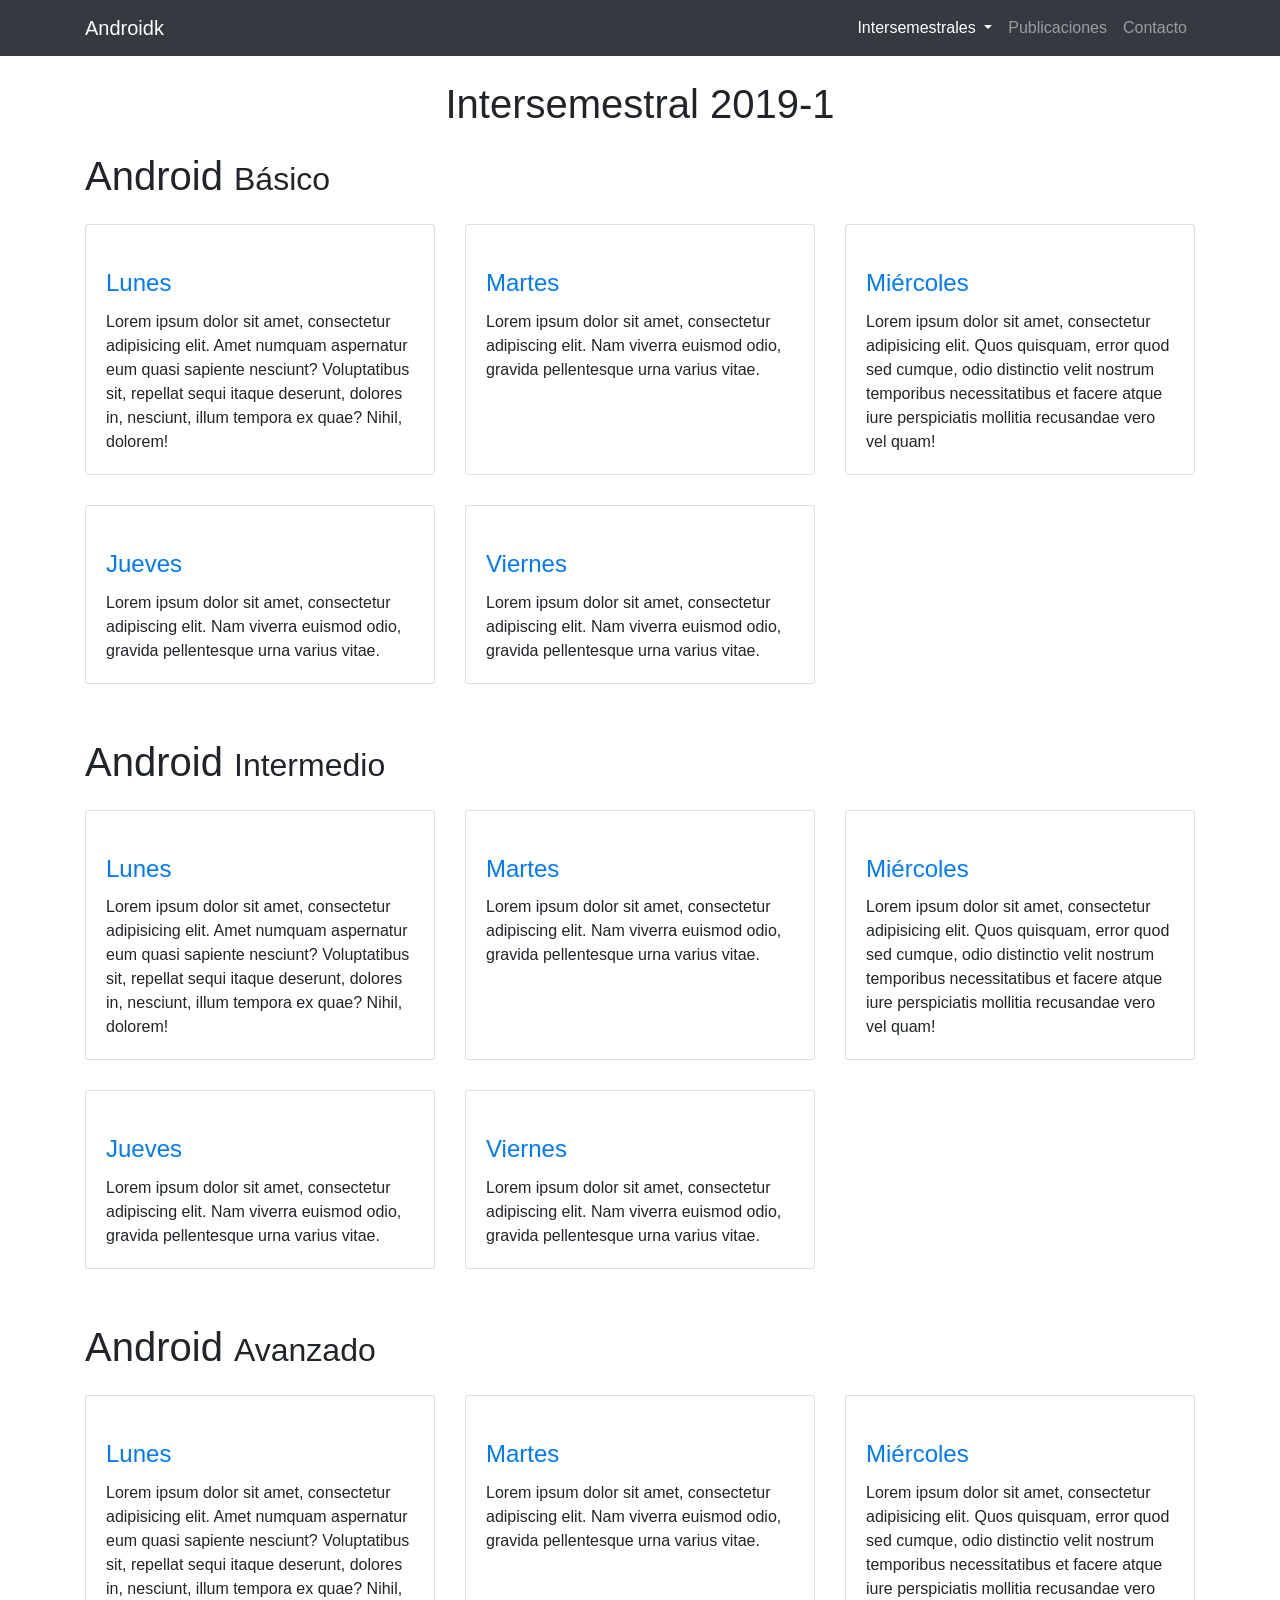
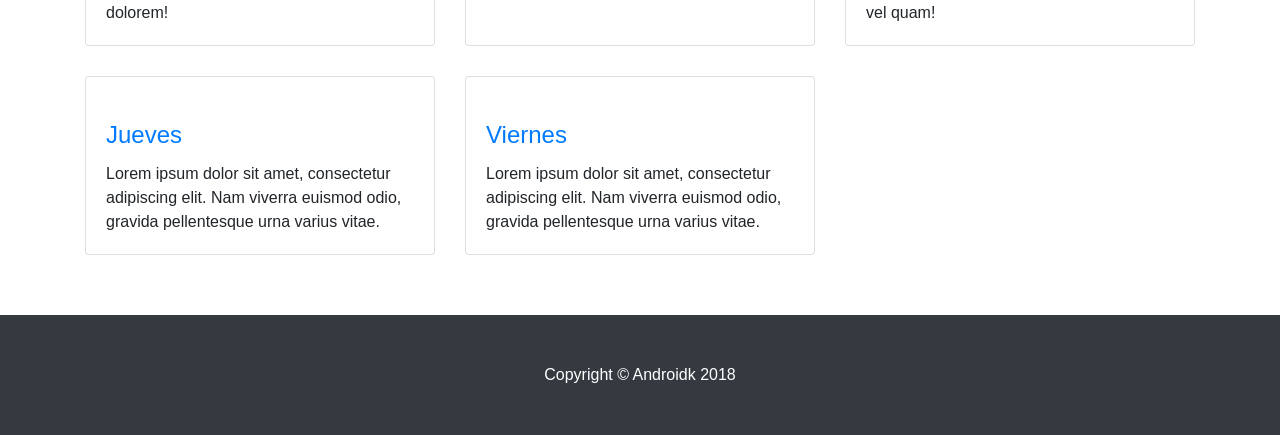
==== inter20191.html @ 9f666eb2 "vistas de index, inter y dia" ====
<!DOCTYPE html>
<html lang="en">

  <head>

    <meta charset="utf-8">
    <meta name="viewport" content="width=device-width, initial-scale=1, shrink-to-fit=no">
    <meta name="description" content="">
    <meta name="author" content="">
    <link rel="icon" href="img/logo/androidk.ico">
    <title>Curso de android</title>

    <!-- Bootstrap core CSS -->
    <link href="vendor/bootstrap/css/bootstrap.min.css" rel="stylesheet">

    <!-- Custom styles for this template -->
    <link href="css/androidk.css" rel="stylesheet">

  </head>

  <body>

    <!-- Navigation -->
    <nav class="navbar navbar-expand-lg navbar-dark bg-dark fixed-top">
      <div class="container">
        <a class="navbar-brand" href="index.html">Androidk</a>
        <button class="navbar-toggler" type="button" data-toggle="collapse" data-target="#navbarResponsive" aria-controls="navbarResponsive" aria-expanded="false" aria-label="Toggle navigation">
          <span class="navbar-toggler-icon"></span>
        </button>
        <div class="collapse navbar-collapse" id="navbarResponsive">
          <ul class="navbar-nav ml-auto">
            <li class="nav-item dropdown active">
                    <a class="nav-link dropdown-toggle" href="#" id="navbarDropdown" role="button" data-toggle="dropdown" aria-haspopup="true" aria-expanded="false">
                      Intersemestrales<span class="sr-only">(current)</span>
                    </a>
                    <div class="dropdown-menu" aria-labelledby="navbarDropdown">
                      <a class="dropdown-item" href="inter20191.html">2019-1</a>
                      <!--div class="dropdown-divider"></div-->
                    </div>
                  </li>
            <li class="nav-item">
              <a class="nav-link" href="#">Publicaciones</a>
            </li>
            <li class="nav-item">
              <a class="nav-link" href="#">Contacto</a>
            </li>
          </ul>
        </div>
      </div>
    </nav>

    <!-- Page Content -->
    <div class="container">

      <h1 class="my-4 text-center">Intersemestral 2019-1</h1>

      <!-- Page Heading -->
      <h1 class="my-4">Android
        <small>Básico</small>
      </h1>

      <div class="row">
        <div class="col-lg-4 col-sm-6 portfolio-item">
          <div class="card h-100">
            <a href="template_dia.html"><img class="card-img-top" src="http://placehold.it/700x400" alt=""></a>
            <div class="card-body">
              <h4 class="card-title">
                <a href="template_dia.html">Lunes</a>
              </h4>
              <p class="card-text">Lorem ipsum dolor sit amet, consectetur adipisicing elit. Amet numquam aspernatur eum quasi sapiente nesciunt? Voluptatibus sit, repellat sequi itaque deserunt, dolores in, nesciunt, illum tempora ex quae? Nihil, dolorem!</p>
            </div>
          </div>
        </div>
        <div class="col-lg-4 col-sm-6 portfolio-item">
          <div class="card h-100">
            <a href="#"><img class="card-img-top" src="http://placehold.it/700x400" alt=""></a>
            <div class="card-body">
              <h4 class="card-title">
                <a href="#">Martes</a>
              </h4>
              <p class="card-text">Lorem ipsum dolor sit amet, consectetur adipiscing elit. Nam viverra euismod odio, gravida pellentesque urna varius vitae.</p>
            </div>
          </div>
        </div>
        <div class="col-lg-4 col-sm-6 portfolio-item">
          <div class="card h-100">
            <a href="#"><img class="card-img-top" src="http://placehold.it/700x400" alt=""></a>
            <div class="card-body">
              <h4 class="card-title">
                <a href="#">Miércoles</a>
              </h4>
              <p class="card-text">Lorem ipsum dolor sit amet, consectetur adipisicing elit. Quos quisquam, error quod sed cumque, odio distinctio velit nostrum temporibus necessitatibus et facere atque iure perspiciatis mollitia recusandae vero vel quam!</p>
            </div>
          </div>
        </div>
        <div class="col-lg-4 col-sm-6 portfolio-item">
          <div class="card h-100">
            <a href="#"><img class="card-img-top" src="http://placehold.it/700x400" alt=""></a>
            <div class="card-body">
              <h4 class="card-title">
                <a href="#">Jueves</a>
              </h4>
              <p class="card-text">Lorem ipsum dolor sit amet, consectetur adipiscing elit. Nam viverra euismod odio, gravida pellentesque urna varius vitae.</p>
            </div>
          </div>
        </div>
        <div class="col-lg-4 col-sm-6 portfolio-item">
          <div class="card h-100">
            <a href="#"><img class="card-img-top" src="http://placehold.it/700x400" alt=""></a>
            <div class="card-body">
              <h4 class="card-title">
                <a href="#">Viernes</a>
              </h4>
              <p class="card-text">Lorem ipsum dolor sit amet, consectetur adipiscing elit. Nam viverra euismod odio, gravida pellentesque urna varius vitae.</p>
            </div>
          </div>
        </div>
      </div>
      <!-- /.row -->

      <!-- Page Heading -->
      <h1 class="my-4">Android
        <small>Intermedio</small>
      </h1>

      <div class="row">
        <div class="col-lg-4 col-sm-6 portfolio-item">
          <div class="card h-100">
            <a href="#"><img class="card-img-top" src="http://placehold.it/700x400" alt=""></a>
            <div class="card-body">
              <h4 class="card-title">
                <a href="#">Lunes</a>
              </h4>
              <p class="card-text">Lorem ipsum dolor sit amet, consectetur adipisicing elit. Amet numquam aspernatur eum quasi sapiente nesciunt? Voluptatibus sit, repellat sequi itaque deserunt, dolores in, nesciunt, illum tempora ex quae? Nihil, dolorem!</p>
            </div>
          </div>
        </div>
        <div class="col-lg-4 col-sm-6 portfolio-item">
          <div class="card h-100">
            <a href="#"><img class="card-img-top" src="http://placehold.it/700x400" alt=""></a>
            <div class="card-body">
              <h4 class="card-title">
                <a href="#">Martes</a>
              </h4>
              <p class="card-text">Lorem ipsum dolor sit amet, consectetur adipiscing elit. Nam viverra euismod odio, gravida pellentesque urna varius vitae.</p>
            </div>
          </div>
        </div>
        <div class="col-lg-4 col-sm-6 portfolio-item">
          <div class="card h-100">
            <a href="#"><img class="card-img-top" src="http://placehold.it/700x400" alt=""></a>
            <div class="card-body">
              <h4 class="card-title">
                <a href="#">Miércoles</a>
              </h4>
              <p class="card-text">Lorem ipsum dolor sit amet, consectetur adipisicing elit. Quos quisquam, error quod sed cumque, odio distinctio velit nostrum temporibus necessitatibus et facere atque iure perspiciatis mollitia recusandae vero vel quam!</p>
            </div>
          </div>
        </div>
        <div class="col-lg-4 col-sm-6 portfolio-item">
          <div class="card h-100">
            <a href="#"><img class="card-img-top" src="http://placehold.it/700x400" alt=""></a>
            <div class="card-body">
              <h4 class="card-title">
                <a href="#">Jueves</a>
              </h4>
              <p class="card-text">Lorem ipsum dolor sit amet, consectetur adipiscing elit. Nam viverra euismod odio, gravida pellentesque urna varius vitae.</p>
            </div>
          </div>
        </div>
        <div class="col-lg-4 col-sm-6 portfolio-item">
          <div class="card h-100">
            <a href="#"><img class="card-img-top" src="http://placehold.it/700x400" alt=""></a>
            <div class="card-body">
              <h4 class="card-title">
                <a href="#">Viernes</a>
              </h4>
              <p class="card-text">Lorem ipsum dolor sit amet, consectetur adipiscing elit. Nam viverra euismod odio, gravida pellentesque urna varius vitae.</p>
            </div>
          </div>
        </div>
      </div>
      <!-- /.row -->

      <!-- Page Heading -->
      <h1 class="my-4">Android
        <small>Avanzado</small>
      </h1>

      <div class="row">
        <div class="col-lg-4 col-sm-6 portfolio-item">
          <div class="card h-100">
            <a href="#"><img class="card-img-top" src="http://placehold.it/700x400" alt=""></a>
            <div class="card-body">
              <h4 class="card-title">
                <a href="#">Lunes</a>
              </h4>
              <p class="card-text">Lorem ipsum dolor sit amet, consectetur adipisicing elit. Amet numquam aspernatur eum quasi sapiente nesciunt? Voluptatibus sit, repellat sequi itaque deserunt, dolores in, nesciunt, illum tempora ex quae? Nihil, dolorem!</p>
            </div>
          </div>
        </div>
        <div class="col-lg-4 col-sm-6 portfolio-item">
          <div class="card h-100">
            <a href="#"><img class="card-img-top" src="http://placehold.it/700x400" alt=""></a>
            <div class="card-body">
              <h4 class="card-title">
                <a href="#">Martes</a>
              </h4>
              <p class="card-text">Lorem ipsum dolor sit amet, consectetur adipiscing elit. Nam viverra euismod odio, gravida pellentesque urna varius vitae.</p>
            </div>
          </div>
        </div>
        <div class="col-lg-4 col-sm-6 portfolio-item">
          <div class="card h-100">
            <a href="#"><img class="card-img-top" src="http://placehold.it/700x400" alt=""></a>
            <div class="card-body">
              <h4 class="card-title">
                <a href="#">Miércoles</a>
              </h4>
              <p class="card-text">Lorem ipsum dolor sit amet, consectetur adipisicing elit. Quos quisquam, error quod sed cumque, odio distinctio velit nostrum temporibus necessitatibus et facere atque iure perspiciatis mollitia recusandae vero vel quam!</p>
            </div>
          </div>
        </div>
        <div class="col-lg-4 col-sm-6 portfolio-item">
          <div class="card h-100">
            <a href="#"><img class="card-img-top" src="http://placehold.it/700x400" alt=""></a>
            <div class="card-body">
              <h4 class="card-title">
                <a href="#">Jueves</a>
              </h4>
              <p class="card-text">Lorem ipsum dolor sit amet, consectetur adipiscing elit. Nam viverra euismod odio, gravida pellentesque urna varius vitae.</p>
            </div>
          </div>
        </div>
        <div class="col-lg-4 col-sm-6 portfolio-item">
          <div class="card h-100">
            <a href="#"><img class="card-img-top" src="http://placehold.it/700x400" alt=""></a>
            <div class="card-body">
              <h4 class="card-title">
                <a href="#">Viernes</a>
              </h4>
              <p class="card-text">Lorem ipsum dolor sit amet, consectetur adipiscing elit. Nam viverra euismod odio, gravida pellentesque urna varius vitae.</p>
            </div>
          </div>
        </div>
      </div>
      <!-- /.row -->

    </div>
    <!-- /.container -->

    <!-- Footer -->
    <footer class="py-5 bg-dark">
      <div class="container">
        <p class="m-0 text-center text-white">Copyright &copy; Androidk 2018</p>
      </div>
      <!-- /.container -->
    </footer>

    <!-- Bootstrap core JavaScript -->
    <script src="vendor/jquery/jquery.min.js"></script>
    <script src="vendor/bootstrap/js/bootstrap.bundle.min.js"></script>

  </body>

</html>
---- css/androidk.css ----
html{
  min-height: 100%;
  position: relative;
}
body {
  padding-top: 54px;
   margin-bottom: 150px;
}

@media (min-width: 992px) {
  body {
    padding-top: 56px;
  }
}

footer {
    bottom: 0;
    width: 100%;
    position: absolute;
}

.business-header {
  height: 50vh;
  min-height: 300px;
  background: url('../img/background/internet-search-engine.jpg') center center no-repeat scroll;
  -webkit-background-size: cover;
  -moz-background-size: cover;
  background-size: cover;
  -o-background-size: cover;
}

.card {
  height: 100%;
}
.andy{
  width: 200px;
}
.nota-margin{
  margin-top: 200px;
}
.warning-version{
  color: #BDBDBD;
}

.fix-cards{
  margin-bottom: 60px;
}

.portfolio-item {
  margin-bottom: 30px;
}

.pagination {
  margin-bottom: 30px;
}
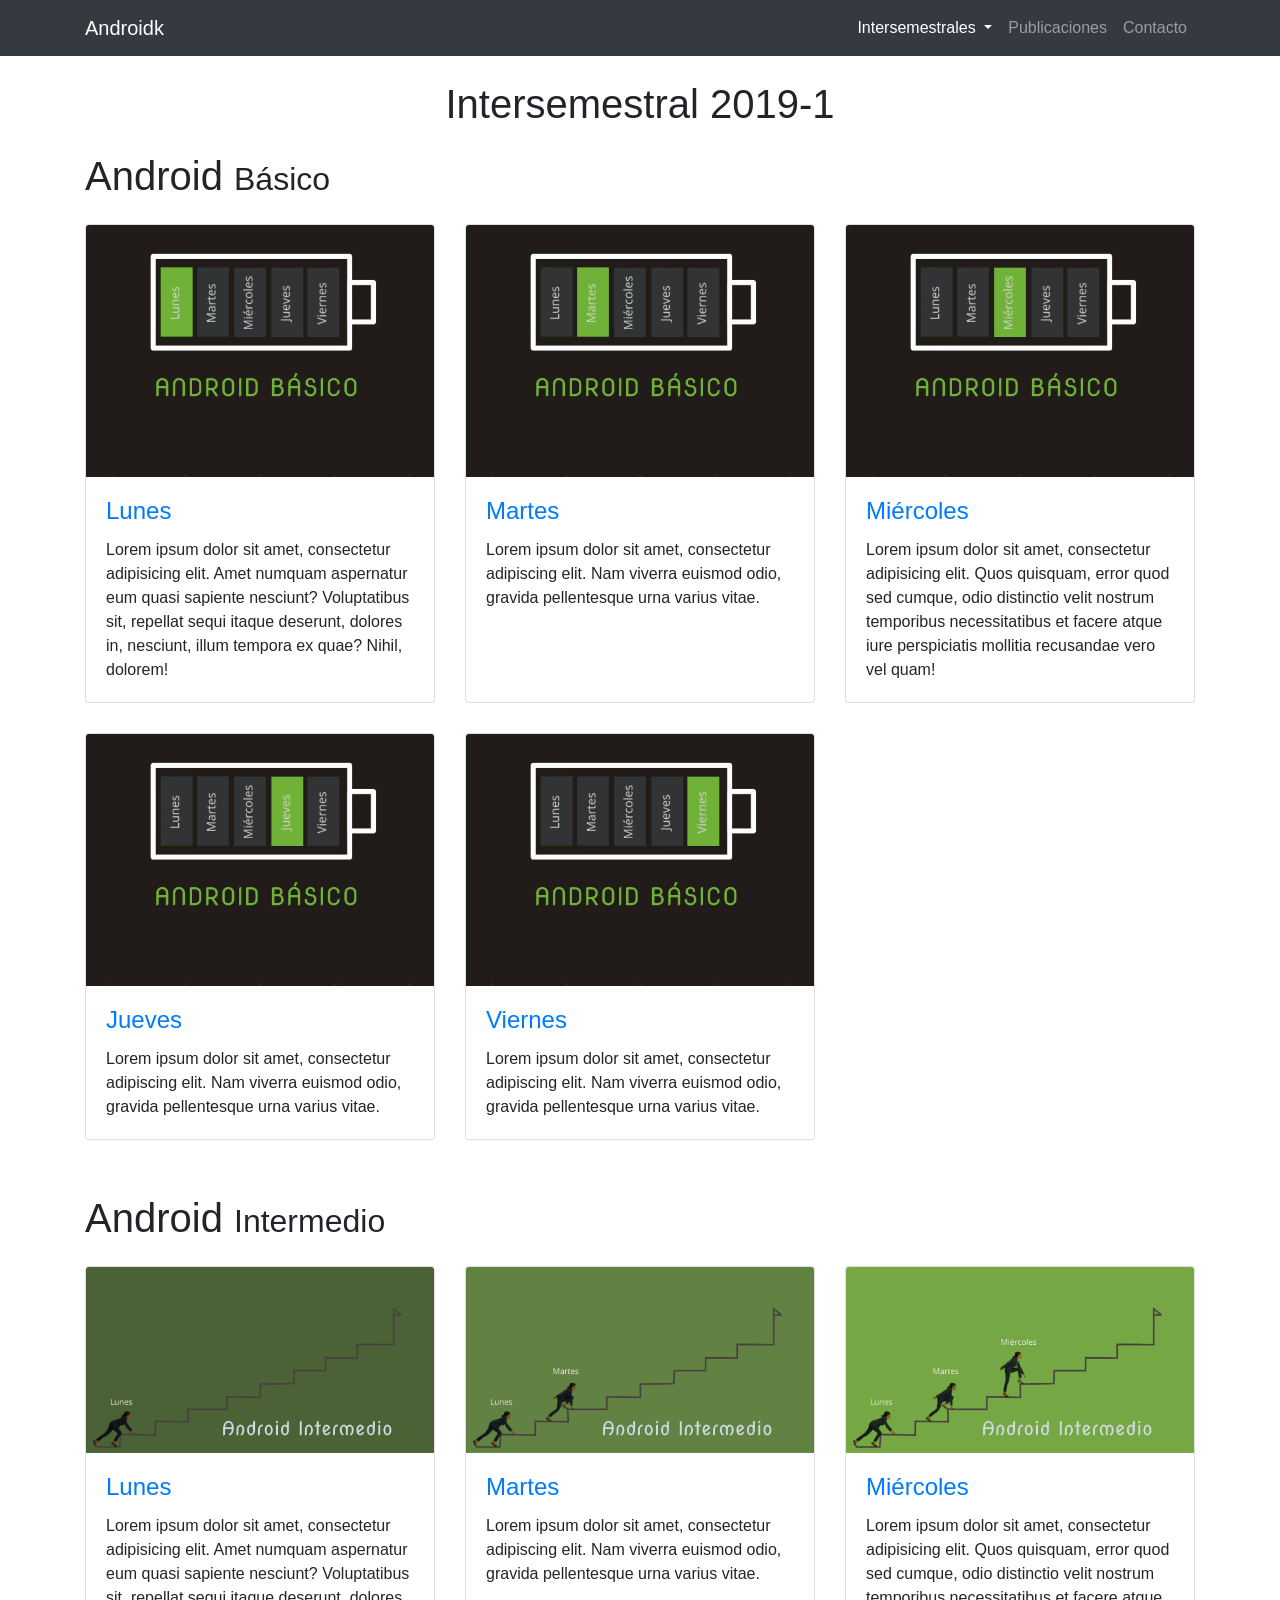
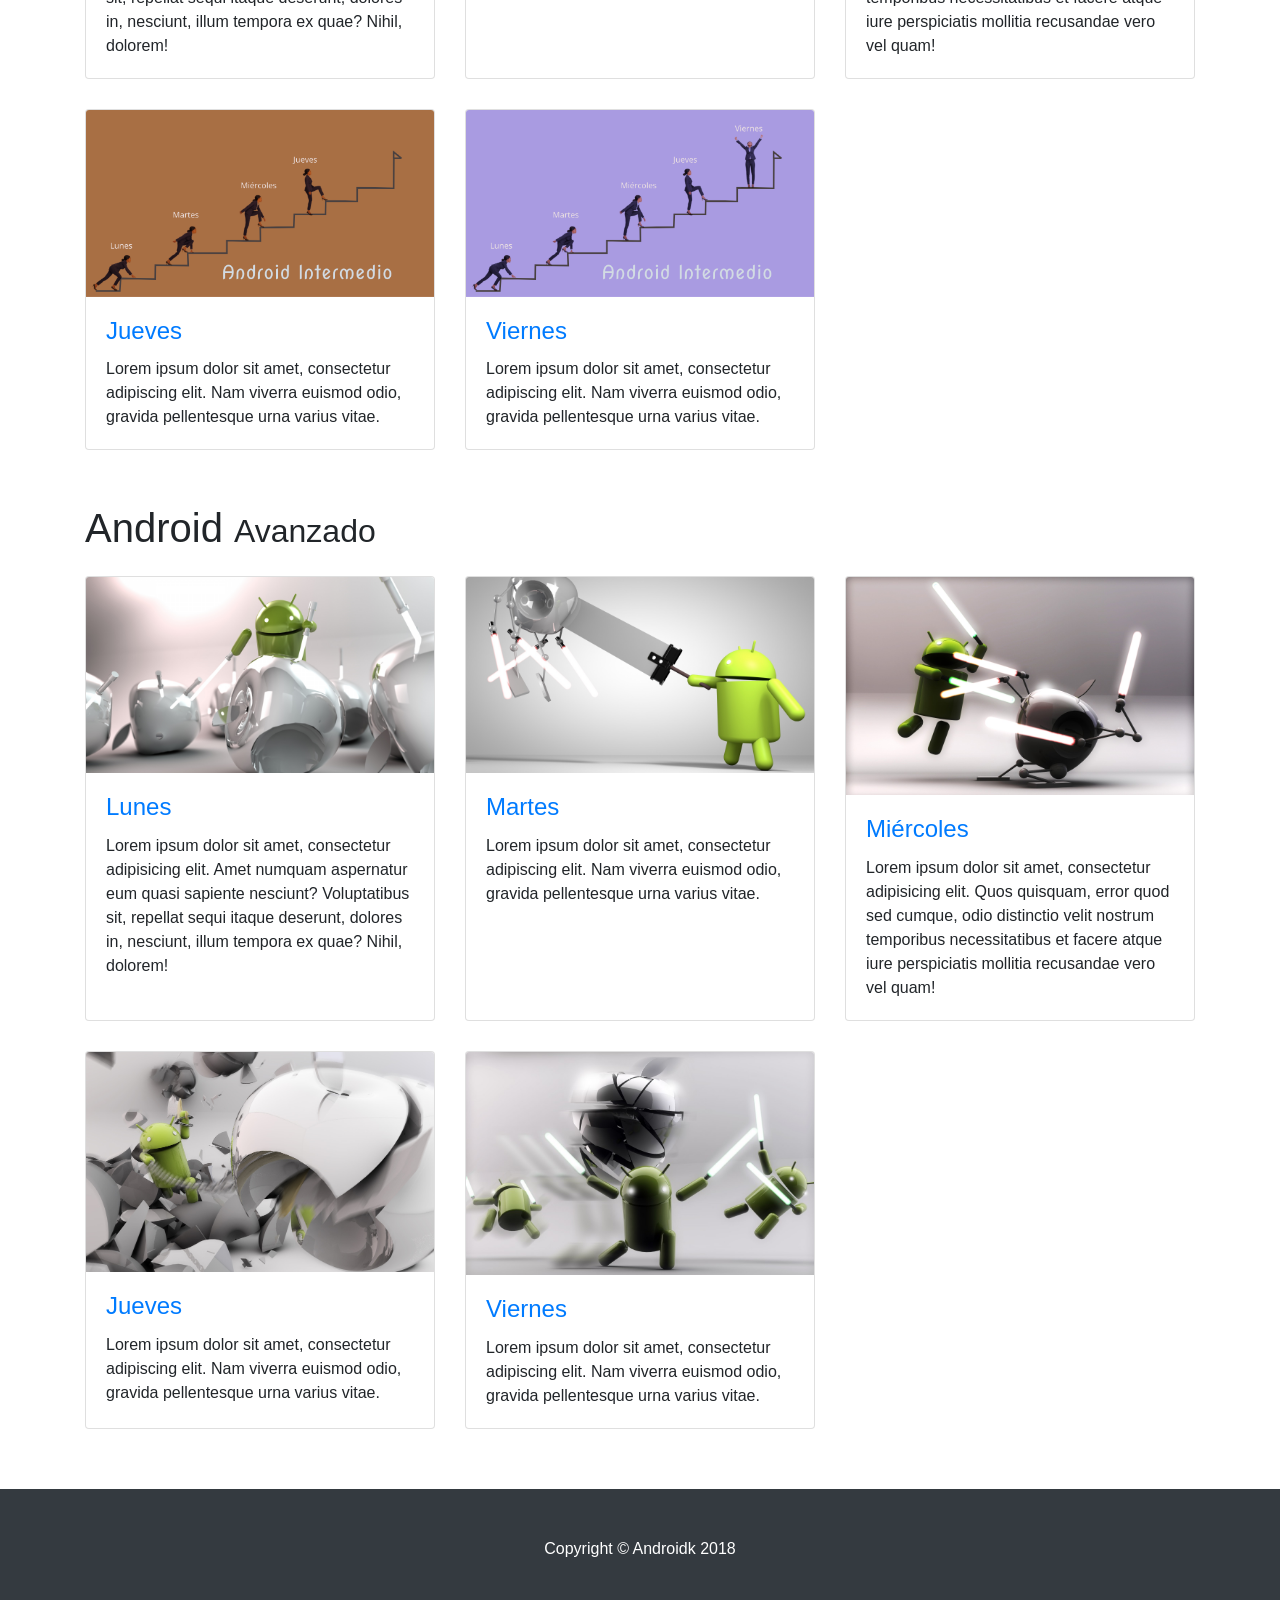
==== commit 7e060273: "week images" ====
--- a/inter20191.html
+++ b/inter20191.html
@@ -62,7 +62,7 @@
       <div class="row">
         <div class="col-lg-4 col-sm-6 portfolio-item">
           <div class="card h-100">
-            <a href="template_dia.html"><img class="card-img-top" src="http://placehold.it/700x400" alt=""></a>
+            <a href="template_dia.html"><img class="card-img-top" src="img/progress/lunes_b.png" alt=""></a>
             <div class="card-body">
               <h4 class="card-title">
                 <a href="template_dia.html">Lunes</a>
@@ -73,7 +73,7 @@
         </div>
         <div class="col-lg-4 col-sm-6 portfolio-item">
           <div class="card h-100">
-            <a href="#"><img class="card-img-top" src="http://placehold.it/700x400" alt=""></a>
+            <a href="#"><img class="card-img-top" src="img/progress/martes_b.png" alt=""></a>
             <div class="card-body">
               <h4 class="card-title">
                 <a href="#">Martes</a>
@@ -84,7 +84,7 @@
         </div>
         <div class="col-lg-4 col-sm-6 portfolio-item">
           <div class="card h-100">
-            <a href="#"><img class="card-img-top" src="http://placehold.it/700x400" alt=""></a>
+            <a href="#"><img class="card-img-top" src="img/progress/miercoles_b.png" alt=""></a>
             <div class="card-body">
               <h4 class="card-title">
                 <a href="#">Miércoles</a>
@@ -95,7 +95,7 @@
         </div>
         <div class="col-lg-4 col-sm-6 portfolio-item">
           <div class="card h-100">
-            <a href="#"><img class="card-img-top" src="http://placehold.it/700x400" alt=""></a>
+            <a href="#"><img class="card-img-top" src="img/progress/jueves_b.png" alt=""></a>
             <div class="card-body">
               <h4 class="card-title">
                 <a href="#">Jueves</a>
@@ -106,7 +106,7 @@
         </div>
         <div class="col-lg-4 col-sm-6 portfolio-item">
           <div class="card h-100">
-            <a href="#"><img class="card-img-top" src="http://placehold.it/700x400" alt=""></a>
+            <a href="#"><img class="card-img-top" src="img/progress/viernes_b.png" alt=""></a>
             <div class="card-body">
               <h4 class="card-title">
                 <a href="#">Viernes</a>
@@ -126,7 +126,7 @@
       <div class="row">
         <div class="col-lg-4 col-sm-6 portfolio-item">
           <div class="card h-100">
-            <a href="#"><img class="card-img-top" src="http://placehold.it/700x400" alt=""></a>
+            <a href="#"><img class="card-img-top" src="img/progress/lunes_i.png" alt=""></a>
             <div class="card-body">
               <h4 class="card-title">
                 <a href="#">Lunes</a>
@@ -137,7 +137,7 @@
         </div>
         <div class="col-lg-4 col-sm-6 portfolio-item">
           <div class="card h-100">
-            <a href="#"><img class="card-img-top" src="http://placehold.it/700x400" alt=""></a>
+            <a href="#"><img class="card-img-top" src="img/progress/martes_i.png" alt=""></a>
             <div class="card-body">
               <h4 class="card-title">
                 <a href="#">Martes</a>
@@ -148,7 +148,7 @@
         </div>
         <div class="col-lg-4 col-sm-6 portfolio-item">
           <div class="card h-100">
-            <a href="#"><img class="card-img-top" src="http://placehold.it/700x400" alt=""></a>
+            <a href="#"><img class="card-img-top" src="img/progress/miercoles_i.png" alt=""></a>
             <div class="card-body">
               <h4 class="card-title">
                 <a href="#">Miércoles</a>
@@ -159,7 +159,7 @@
         </div>
         <div class="col-lg-4 col-sm-6 portfolio-item">
           <div class="card h-100">
-            <a href="#"><img class="card-img-top" src="http://placehold.it/700x400" alt=""></a>
+            <a href="#"><img class="card-img-top" src="img/progress/jueves_i.png" alt=""></a>
             <div class="card-body">
               <h4 class="card-title">
                 <a href="#">Jueves</a>
@@ -170,7 +170,7 @@
         </div>
         <div class="col-lg-4 col-sm-6 portfolio-item">
           <div class="card h-100">
-            <a href="#"><img class="card-img-top" src="http://placehold.it/700x400" alt=""></a>
+            <a href="#"><img class="card-img-top" src="img/progress/viernes_i.png" alt=""></a>
             <div class="card-body">
               <h4 class="card-title">
                 <a href="#">Viernes</a>
@@ -190,7 +190,7 @@
       <div class="row">
         <div class="col-lg-4 col-sm-6 portfolio-item">
           <div class="card h-100">
-            <a href="#"><img class="card-img-top" src="http://placehold.it/700x400" alt=""></a>
+            <a href="#"><img class="card-img-top" src="img/progress/lunes_a.jpg" alt=""></a>
             <div class="card-body">
               <h4 class="card-title">
                 <a href="#">Lunes</a>
@@ -201,7 +201,7 @@
         </div>
         <div class="col-lg-4 col-sm-6 portfolio-item">
           <div class="card h-100">
-            <a href="#"><img class="card-img-top" src="http://placehold.it/700x400" alt=""></a>
+            <a href="#"><img class="card-img-top" src="img/progress/martes_a.jpg" alt=""></a>
             <div class="card-body">
               <h4 class="card-title">
                 <a href="#">Martes</a>
@@ -212,7 +212,7 @@
         </div>
         <div class="col-lg-4 col-sm-6 portfolio-item">
           <div class="card h-100">
-            <a href="#"><img class="card-img-top" src="http://placehold.it/700x400" alt=""></a>
+            <a href="#"><img class="card-img-top" src="img/progress/miercoles_a.jpg" alt=""></a>
             <div class="card-body">
               <h4 class="card-title">
                 <a href="#">Miércoles</a>
@@ -223,7 +223,7 @@
         </div>
         <div class="col-lg-4 col-sm-6 portfolio-item">
           <div class="card h-100">
-            <a href="#"><img class="card-img-top" src="http://placehold.it/700x400" alt=""></a>
+            <a href="#"><img class="card-img-top" src="img/progress/jueves_a.jpg" alt=""></a>
             <div class="card-body">
               <h4 class="card-title">
                 <a href="#">Jueves</a>
@@ -234,7 +234,7 @@
         </div>
         <div class="col-lg-4 col-sm-6 portfolio-item">
           <div class="card h-100">
-            <a href="#"><img class="card-img-top" src="http://placehold.it/700x400" alt=""></a>
+            <a href="#"><img class="card-img-top" src="img/progress/viernes_a.jpg" alt=""></a>
             <div class="card-body">
               <h4 class="card-title">
                 <a href="#">Viernes</a>
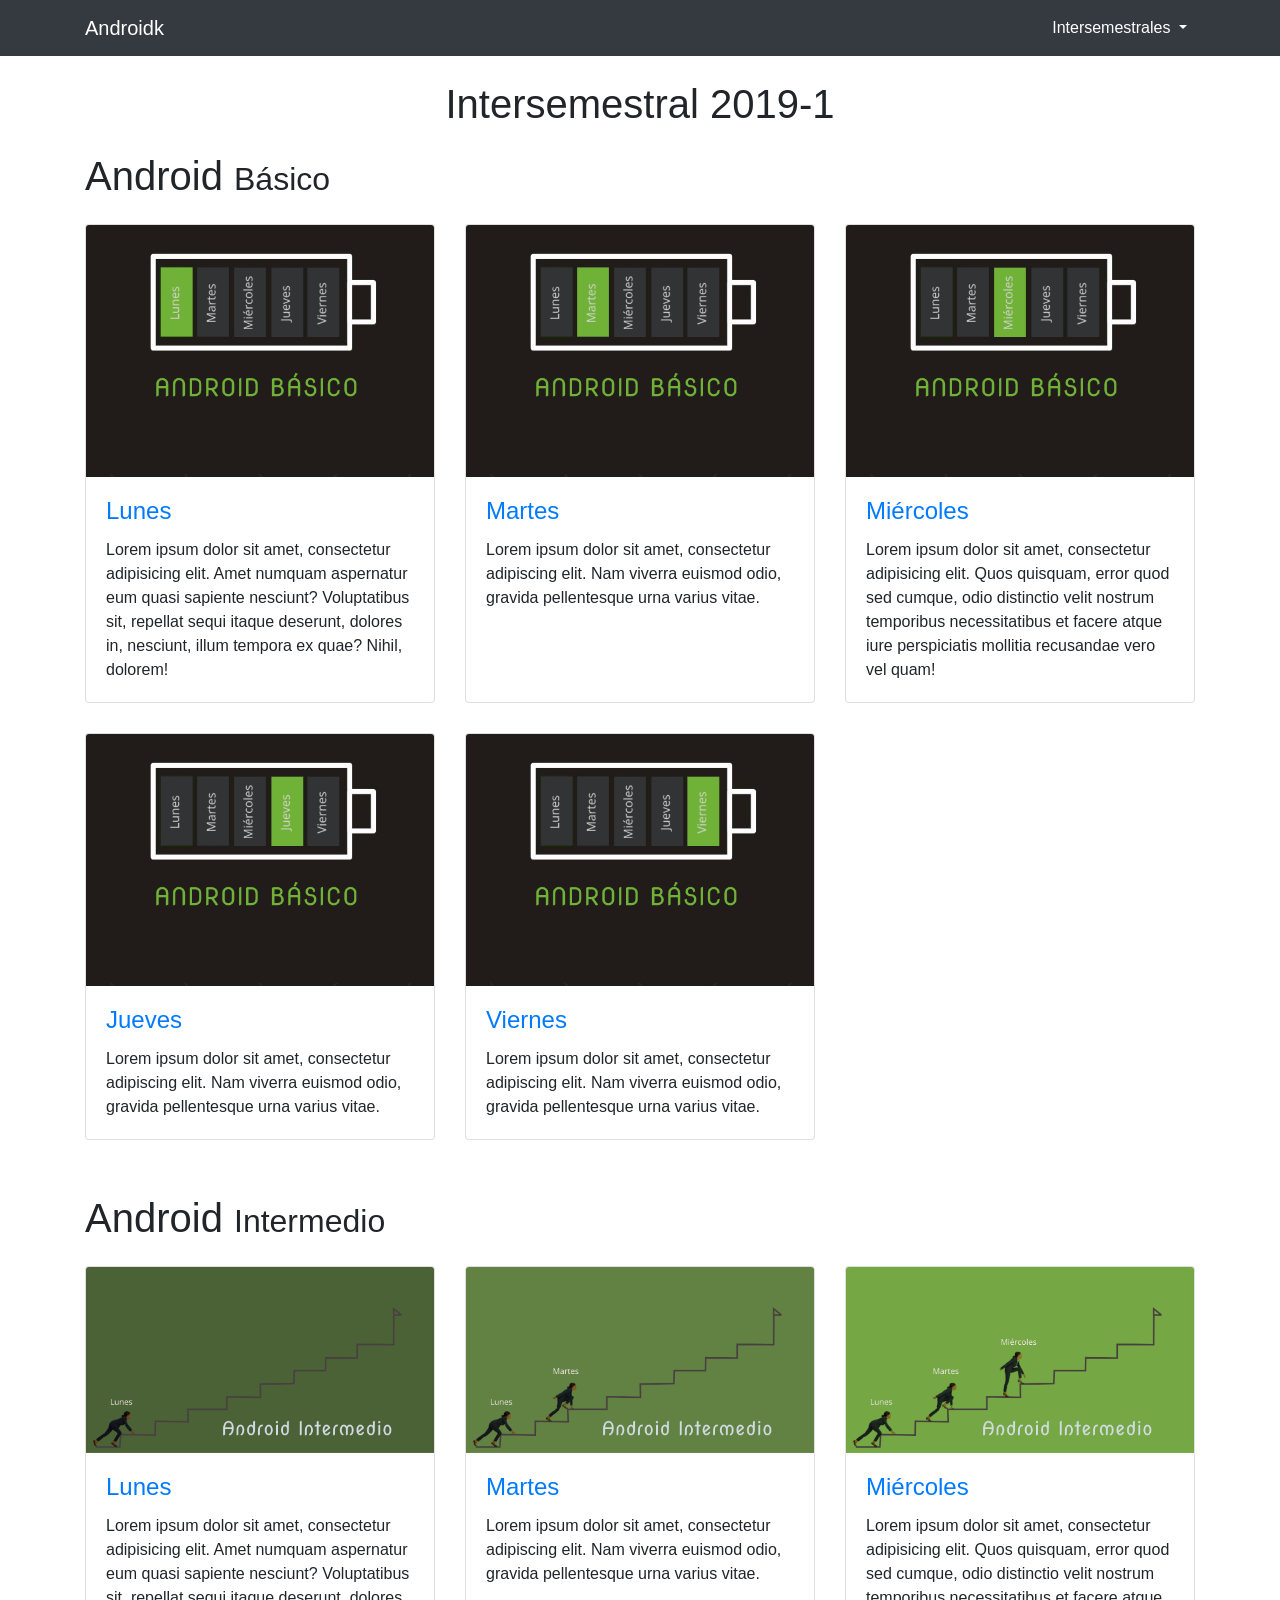
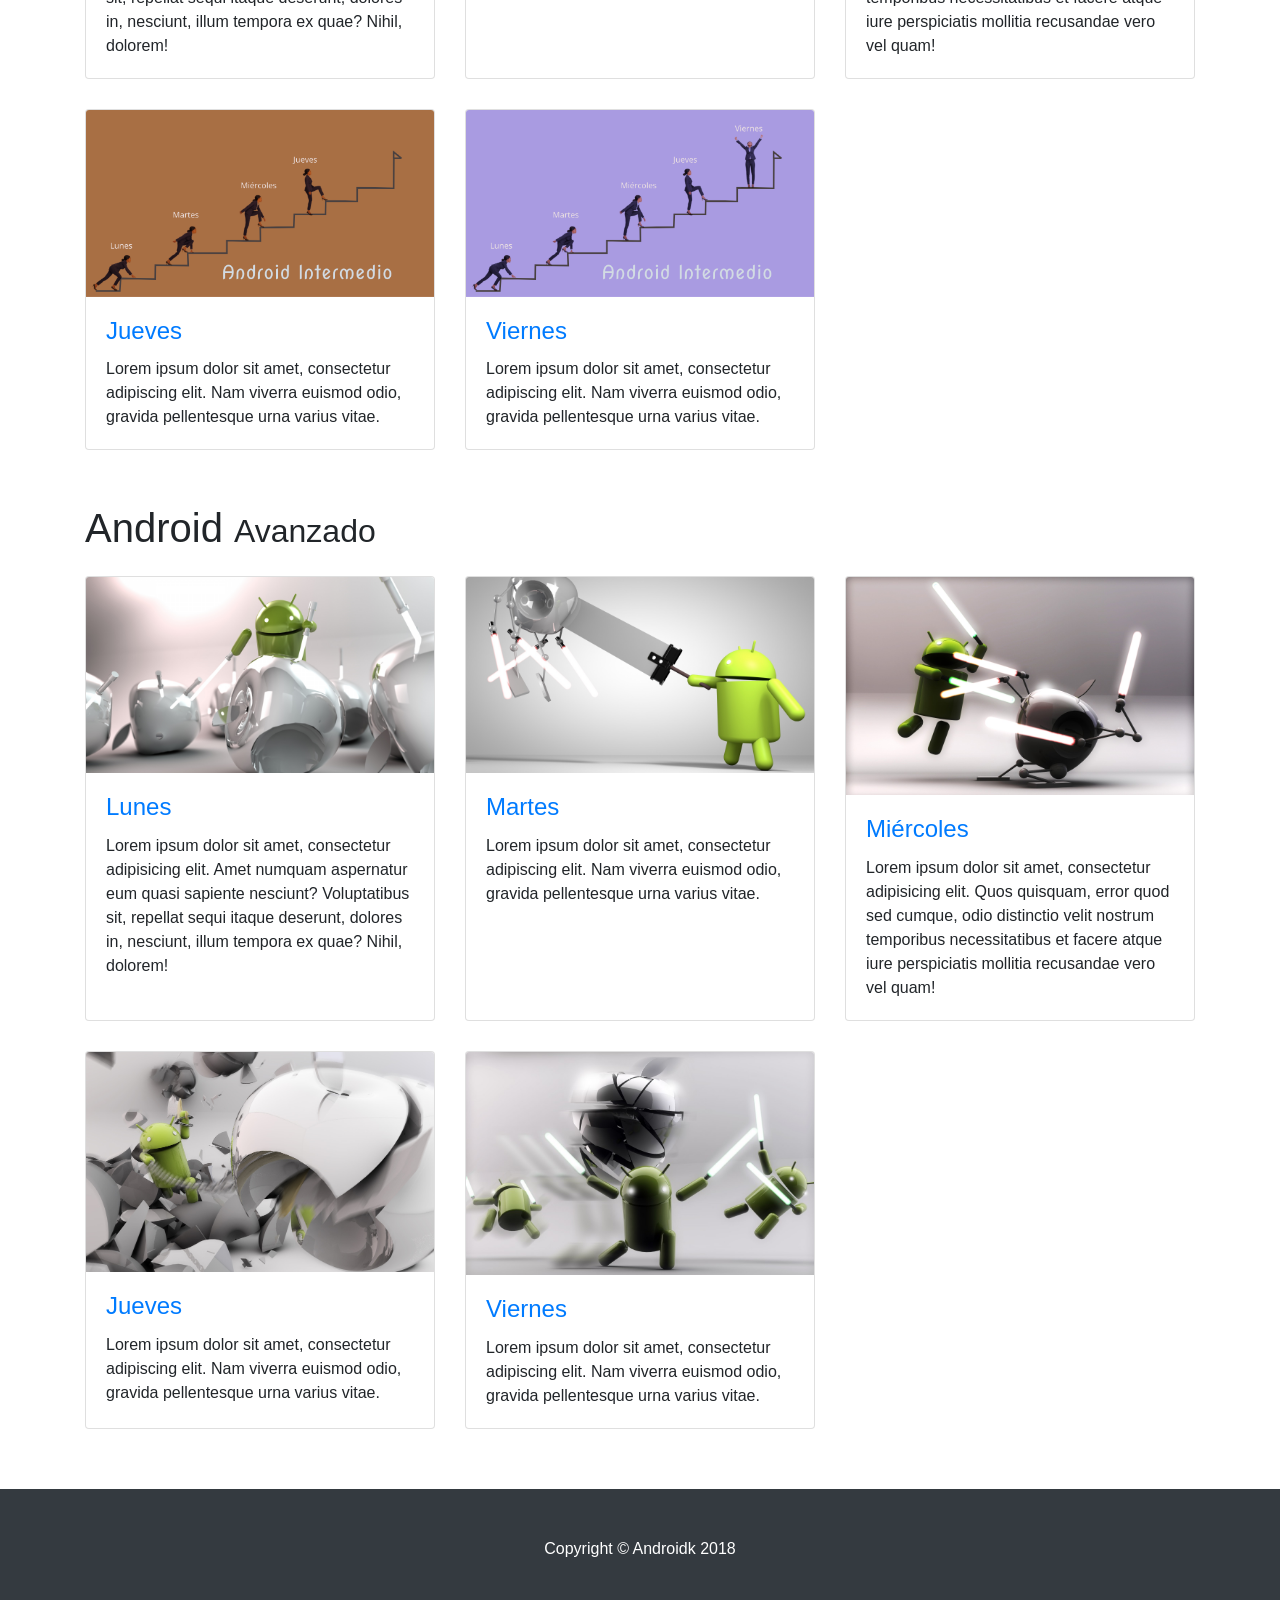
==== commit e484e8de: "ready to show" ====
--- a/inter20191.html
+++ b/inter20191.html
@@ -1,10 +1,11 @@
 <!DOCTYPE html>
-<html lang="en">
+<html lang="es">
 
   <head>
 
     <meta charset="utf-8">
-    <meta name="viewport" content="width=device-width, initial-scale=1, shrink-to-fit=no">
+    <meta name="viewport" content="width=device-width, initial-scale=1,
+      shrink-to-fit=no">
     <meta name="description" content="">
     <meta name="author" content="">
     <link rel="icon" href="img/logo/androidk.ico">
@@ -24,25 +25,23 @@
     <nav class="navbar navbar-expand-lg navbar-dark bg-dark fixed-top">
       <div class="container">
         <a class="navbar-brand" href="index.html">Androidk</a>
-        <button class="navbar-toggler" type="button" data-toggle="collapse" data-target="#navbarResponsive" aria-controls="navbarResponsive" aria-expanded="false" aria-label="Toggle navigation">
+        <button class="navbar-toggler" type="button" data-toggle="collapse"
+          data-target="#navbarResponsive" aria-controls="navbarResponsive"
+          aria-expanded="false" aria-label="Toggle navigation">
           <span class="navbar-toggler-icon"></span>
         </button>
         <div class="collapse navbar-collapse" id="navbarResponsive">
           <ul class="navbar-nav ml-auto">
             <li class="nav-item dropdown active">
-                    <a class="nav-link dropdown-toggle" href="#" id="navbarDropdown" role="button" data-toggle="dropdown" aria-haspopup="true" aria-expanded="false">
-                      Intersemestrales<span class="sr-only">(current)</span>
-                    </a>
-                    <div class="dropdown-menu" aria-labelledby="navbarDropdown">
-                      <a class="dropdown-item" href="inter20191.html">2019-1</a>
-                      <!--div class="dropdown-divider"></div-->
-                    </div>
-                  </li>
-            <li class="nav-item">
-              <a class="nav-link" href="#">Publicaciones</a>
-            </li>
-            <li class="nav-item">
-              <a class="nav-link" href="#">Contacto</a>
+              <a class="nav-link dropdown-toggle" href="#"
+                id="navbarDropdown" role="button" data-toggle="dropdown"
+                aria-haspopup="true" aria-expanded="false">
+                Intersemestrales<span class="sr-only">(current)</span>
+              </a>
+              <div class="dropdown-menu" aria-labelledby="navbarDropdown">
+                <a class="dropdown-item" href="inter20191.html">2019-1</a>
+                <!--div class="dropdown-divider"></div-->
+              </div>
             </li>
           </ul>
         </div>
@@ -62,23 +61,35 @@
       <div class="row">
         <div class="col-lg-4 col-sm-6 portfolio-item">
           <div class="card h-100">
-            <a href="template_dia.html"><img class="card-img-top" src="img/progress/lunes_b.png" alt=""></a>
+            <a href="template_dia.html">
+              <img class="card-img-top" src="img/progress/lunes_b.png" alt="">
+            </a>
             <div class="card-body">
               <h4 class="card-title">
                 <a href="template_dia.html">Lunes</a>
               </h4>
-              <p class="card-text">Lorem ipsum dolor sit amet, consectetur adipisicing elit. Amet numquam aspernatur eum quasi sapiente nesciunt? Voluptatibus sit, repellat sequi itaque deserunt, dolores in, nesciunt, illum tempora ex quae? Nihil, dolorem!</p>
-            </div>
-          </div>
-        </div>
-        <div class="col-lg-4 col-sm-6 portfolio-item">
-          <div class="card h-100">
-            <a href="#"><img class="card-img-top" src="img/progress/martes_b.png" alt=""></a>
+              <p class="card-text">
+                Lorem ipsum dolor sit amet, consectetur adipisicing elit.
+                Amet numquam aspernatur eum quasi sapiente nesciunt? Voluptatibus
+                sit, repellat sequi itaque deserunt, dolores in, nesciunt, illum
+                tempora ex quae? Nihil, dolorem!
+              </p>
+            </div>
+          </div>
+        </div>
+        <div class="col-lg-4 col-sm-6 portfolio-item">
+          <div class="card h-100">
+            <a href="#">
+              <img class="card-img-top" src="img/progress/martes_b.png" alt="">
+            </a>
             <div class="card-body">
               <h4 class="card-title">
                 <a href="#">Martes</a>
               </h4>
-              <p class="card-text">Lorem ipsum dolor sit amet, consectetur adipiscing elit. Nam viverra euismod odio, gravida pellentesque urna varius vitae.</p>
+              <p class="card-text">
+                Lorem ipsum dolor sit amet, consectetur adipiscing elit.
+                Nam viverra euismod odio, gravida pellentesque urna varius vitae.
+              </p>
             </div>
           </div>
         </div>
@@ -89,7 +100,12 @@
               <h4 class="card-title">
                 <a href="#">Miércoles</a>
               </h4>
-              <p class="card-text">Lorem ipsum dolor sit amet, consectetur adipisicing elit. Quos quisquam, error quod sed cumque, odio distinctio velit nostrum temporibus necessitatibus et facere atque iure perspiciatis mollitia recusandae vero vel quam!</p>
+              <p class="card-text">
+                Lorem ipsum dolor sit amet, consectetur adipisicing elit.
+                Quos quisquam, error quod sed cumque, odio distinctio velit nostrum
+                temporibus necessitatibus et facere atque iure perspiciatis mollitia
+                recusandae vero vel quam!
+              </p>
             </div>
           </div>
         </div>
@@ -100,7 +116,10 @@
               <h4 class="card-title">
                 <a href="#">Jueves</a>
               </h4>
-              <p class="card-text">Lorem ipsum dolor sit amet, consectetur adipiscing elit. Nam viverra euismod odio, gravida pellentesque urna varius vitae.</p>
+              <p class="card-text">
+                Lorem ipsum dolor sit amet, consectetur adipiscing elit.
+                Nam viverra euismod odio, gravida pellentesque urna varius vitae.
+              </p>
             </div>
           </div>
         </div>
@@ -111,7 +130,10 @@
               <h4 class="card-title">
                 <a href="#">Viernes</a>
               </h4>
-              <p class="card-text">Lorem ipsum dolor sit amet, consectetur adipiscing elit. Nam viverra euismod odio, gravida pellentesque urna varius vitae.</p>
+              <p class="card-text">
+                Lorem ipsum dolor sit amet, consectetur adipiscing elit.
+                Nam viverra euismod odio, gravida pellentesque urna varius vitae.
+              </p>
             </div>
           </div>
         </div>
@@ -131,7 +153,12 @@
               <h4 class="card-title">
                 <a href="#">Lunes</a>
               </h4>
-              <p class="card-text">Lorem ipsum dolor sit amet, consectetur adipisicing elit. Amet numquam aspernatur eum quasi sapiente nesciunt? Voluptatibus sit, repellat sequi itaque deserunt, dolores in, nesciunt, illum tempora ex quae? Nihil, dolorem!</p>
+              <p class="card-text">
+                Lorem ipsum dolor sit amet, consectetur adipisicing elit.
+                Amet numquam aspernatur eum quasi sapiente nesciunt?
+                Voluptatibus sit, repellat sequi itaque deserunt, dolores
+                in, nesciunt, illum tempora ex quae? Nihil, dolorem!
+              </p>
             </div>
           </div>
         </div>
@@ -142,7 +169,10 @@
               <h4 class="card-title">
                 <a href="#">Martes</a>
               </h4>
-              <p class="card-text">Lorem ipsum dolor sit amet, consectetur adipiscing elit. Nam viverra euismod odio, gravida pellentesque urna varius vitae.</p>
+              <p class="card-text">
+                Lorem ipsum dolor sit amet, consectetur adipiscing elit.
+                Nam viverra euismod odio, gravida pellentesque urna varius vitae.
+              </p>
             </div>
           </div>
         </div>
@@ -153,7 +183,11 @@
               <h4 class="card-title">
                 <a href="#">Miércoles</a>
               </h4>
-              <p class="card-text">Lorem ipsum dolor sit amet, consectetur adipisicing elit. Quos quisquam, error quod sed cumque, odio distinctio velit nostrum temporibus necessitatibus et facere atque iure perspiciatis mollitia recusandae vero vel quam!</p>
+              <p class="card-text">
+                Lorem ipsum dolor sit amet, consectetur adipisicing elit. Quos quisquam,
+                error quod sed cumque, odio distinctio velit nostrum temporibus necessitatibus
+                et facere atque iure perspiciatis mollitia recusandae vero vel quam!
+              </p>
             </div>
           </div>
         </div>
@@ -164,7 +198,10 @@
               <h4 class="card-title">
                 <a href="#">Jueves</a>
               </h4>
-              <p class="card-text">Lorem ipsum dolor sit amet, consectetur adipiscing elit. Nam viverra euismod odio, gravida pellentesque urna varius vitae.</p>
+              <p class="card-text">
+                Lorem ipsum dolor sit amet, consectetur adipiscing elit.
+                Nam viverra euismod odio, gravida pellentesque urna varius vitae.
+              </p>
             </div>
           </div>
         </div>
@@ -175,7 +212,10 @@
               <h4 class="card-title">
                 <a href="#">Viernes</a>
               </h4>
-              <p class="card-text">Lorem ipsum dolor sit amet, consectetur adipiscing elit. Nam viverra euismod odio, gravida pellentesque urna varius vitae.</p>
+              <p class="card-text">
+                Lorem ipsum dolor sit amet, consectetur adipiscing elit.
+                Nam viverra euismod odio, gravida pellentesque urna varius vitae.
+              </p>
             </div>
           </div>
         </div>
@@ -195,7 +235,12 @@
               <h4 class="card-title">
                 <a href="#">Lunes</a>
               </h4>
-              <p class="card-text">Lorem ipsum dolor sit amet, consectetur adipisicing elit. Amet numquam aspernatur eum quasi sapiente nesciunt? Voluptatibus sit, repellat sequi itaque deserunt, dolores in, nesciunt, illum tempora ex quae? Nihil, dolorem!</p>
+              <p class="card-text">
+                Lorem ipsum dolor sit amet, consectetur adipisicing elit.
+                Amet numquam aspernatur eum quasi sapiente nesciunt? Voluptatibus
+                sit, repellat sequi itaque deserunt, dolores in, nesciunt, illum
+                tempora ex quae? Nihil, dolorem!
+              </p>
             </div>
           </div>
         </div>
@@ -206,7 +251,10 @@
               <h4 class="card-title">
                 <a href="#">Martes</a>
               </h4>
-              <p class="card-text">Lorem ipsum dolor sit amet, consectetur adipiscing elit. Nam viverra euismod odio, gravida pellentesque urna varius vitae.</p>
+              <p class="card-text">
+                Lorem ipsum dolor sit amet, consectetur adipiscing elit.
+                Nam viverra euismod odio, gravida pellentesque urna varius vitae.
+              </p>
             </div>
           </div>
         </div>
@@ -217,7 +265,12 @@
               <h4 class="card-title">
                 <a href="#">Miércoles</a>
               </h4>
-              <p class="card-text">Lorem ipsum dolor sit amet, consectetur adipisicing elit. Quos quisquam, error quod sed cumque, odio distinctio velit nostrum temporibus necessitatibus et facere atque iure perspiciatis mollitia recusandae vero vel quam!</p>
+              <p class="card-text">
+                Lorem ipsum dolor sit amet, consectetur adipisicing elit.
+                Quos quisquam, error quod sed cumque, odio distinctio velit
+                nostrum temporibus necessitatibus et facere atque iure
+                perspiciatis mollitia recusandae vero vel quam!
+              </p>
             </div>
           </div>
         </div>
@@ -228,7 +281,10 @@
               <h4 class="card-title">
                 <a href="#">Jueves</a>
               </h4>
-              <p class="card-text">Lorem ipsum dolor sit amet, consectetur adipiscing elit. Nam viverra euismod odio, gravida pellentesque urna varius vitae.</p>
+              <p class="card-text">
+                Lorem ipsum dolor sit amet, consectetur adipiscing elit.
+                Nam viverra euismod odio, gravida pellentesque urna varius vitae.
+              </p>
             </div>
           </div>
         </div>
@@ -239,7 +295,10 @@
               <h4 class="card-title">
                 <a href="#">Viernes</a>
               </h4>
-              <p class="card-text">Lorem ipsum dolor sit amet, consectetur adipiscing elit. Nam viverra euismod odio, gravida pellentesque urna varius vitae.</p>
+              <p class="card-text">
+                Lorem ipsum dolor sit amet, consectetur adipiscing elit.
+                Nam viverra euismod odio, gravida pellentesque urna varius vitae.
+              </p>
             </div>
           </div>
         </div>
--- a/css/androidk.css
+++ b/css/androidk.css
@@ -52,4 +52,20 @@
 
 .pagination {
   margin-bottom: 30px;
+}
+
+.embed-container{
+  left: 0; width: 100%; height: 0; position: relative; padding-bottom: 56.1987%;
+}
+
+.presentation-frame{
+  border: 0; top: 0; left: 0; width: 100%; height: 100%; position: absolute;
+}
+
+.center-mylist{
+  width: 25%;margin: auto;
+}
+
+.github-logo{
+  width: 32px;
 }
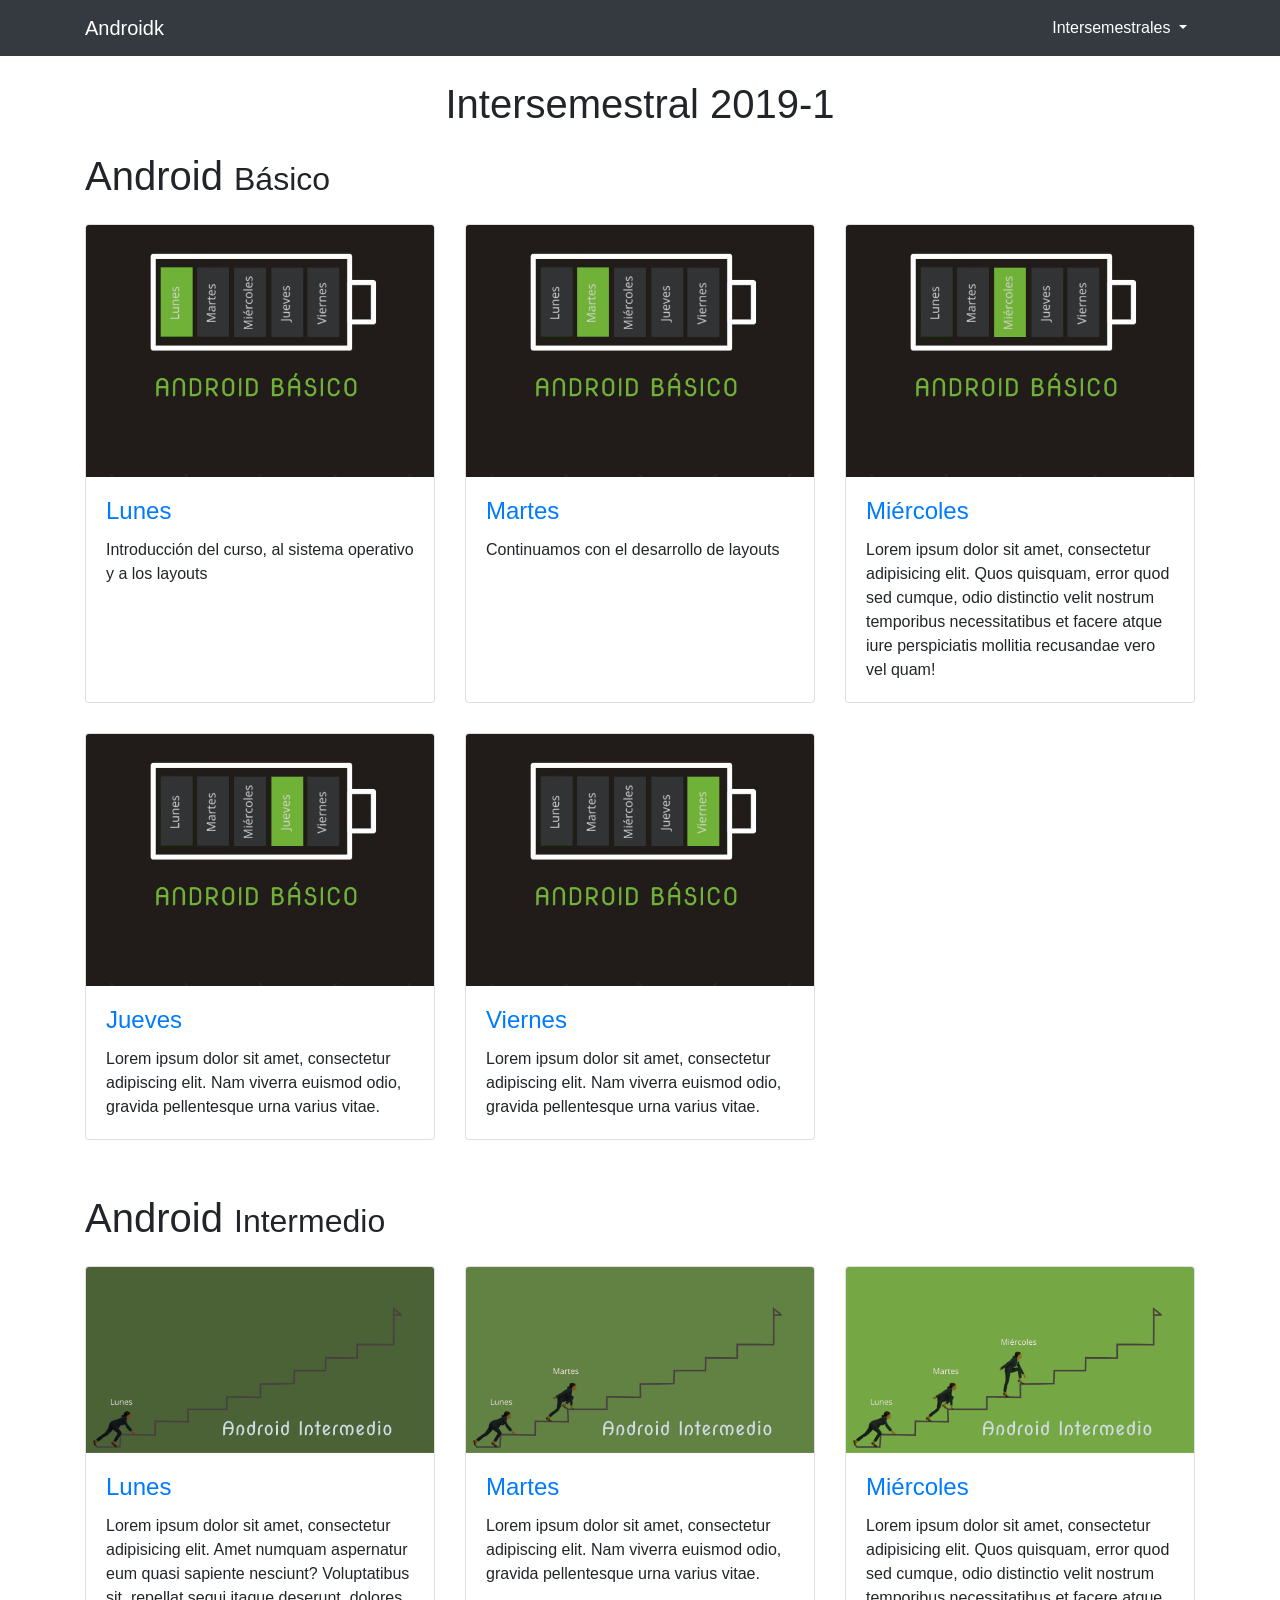
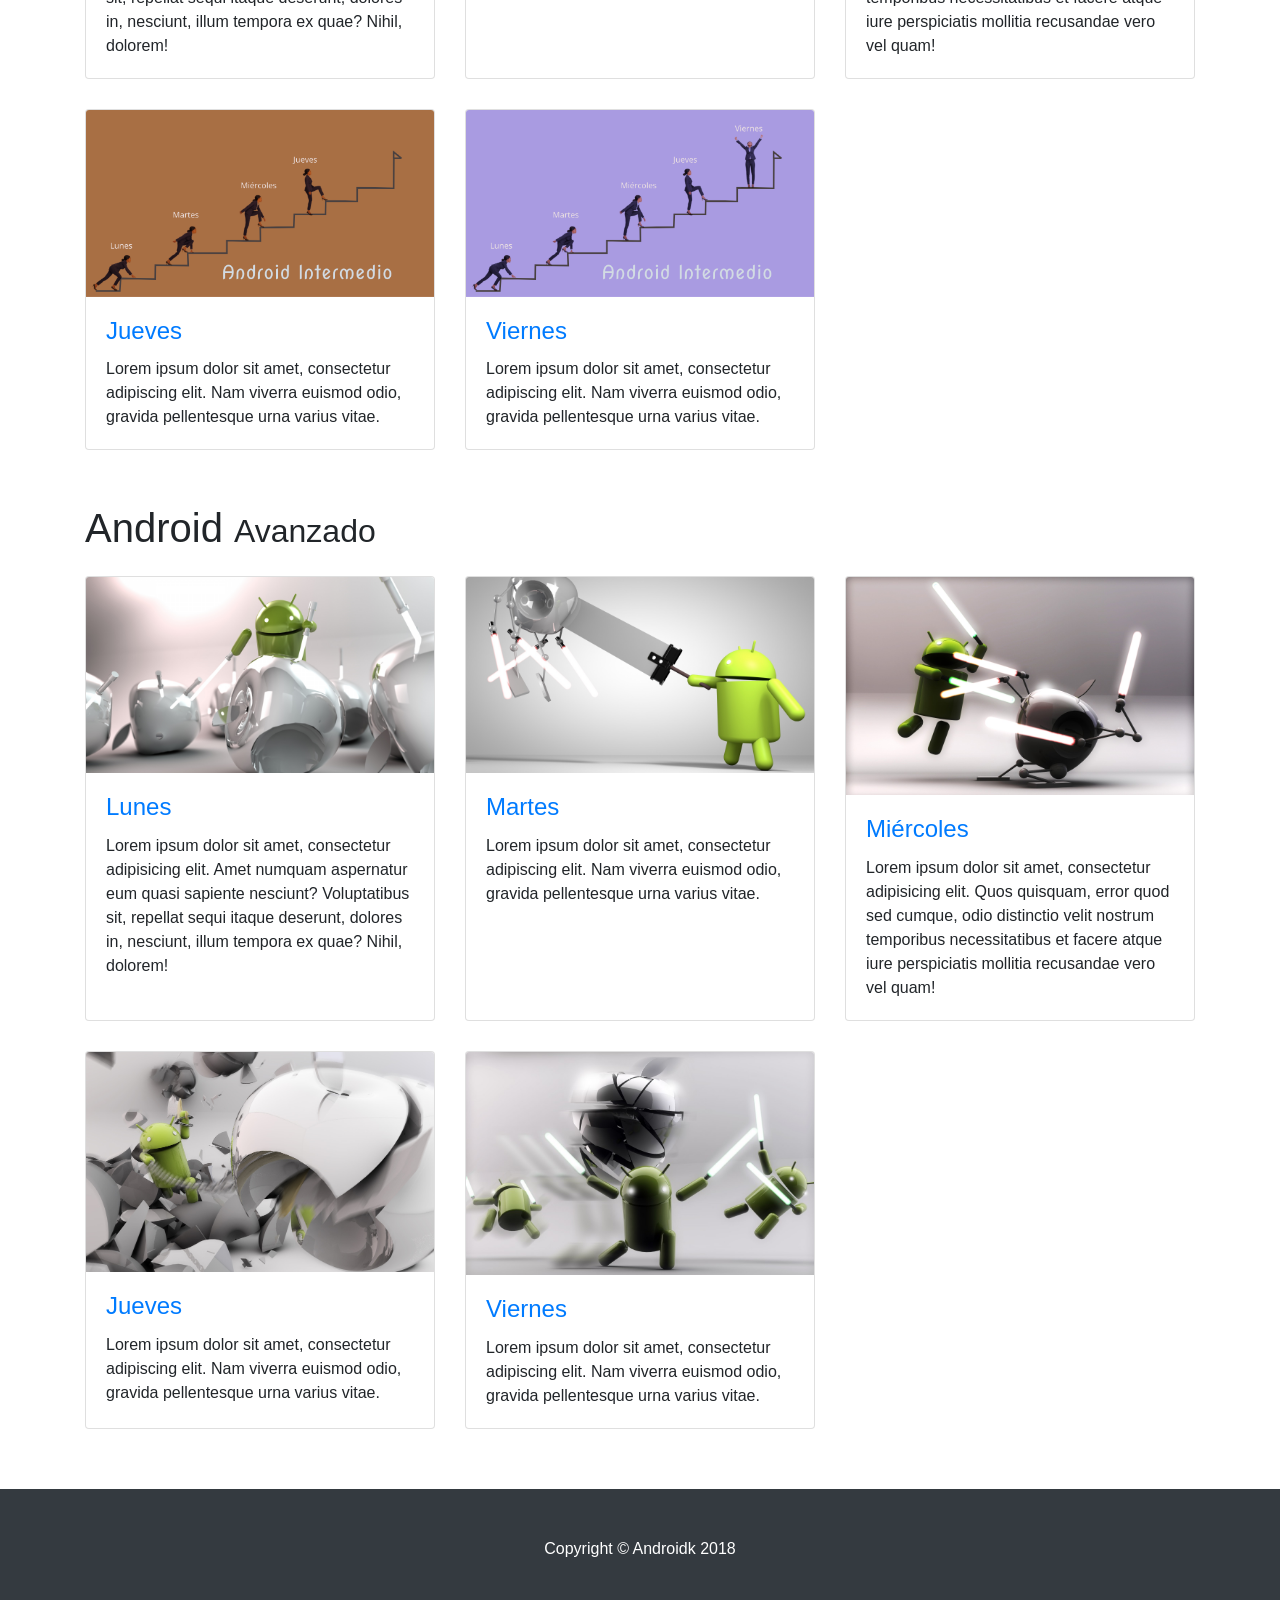
==== commit 4f05f237: "lunes y martes en inter 20191" ====
--- a/inter20191.html
+++ b/inter20191.html
@@ -61,12 +61,175 @@
       <div class="row">
         <div class="col-lg-4 col-sm-6 portfolio-item">
           <div class="card h-100">
-            <a href="template_dia.html">
+            <a href="inter20191/lunes_b.html">
               <img class="card-img-top" src="img/progress/lunes_b.png" alt="">
             </a>
             <div class="card-body">
               <h4 class="card-title">
-                <a href="template_dia.html">Lunes</a>
+                <a href="inter20191/lunes_b.html">Lunes</a>
+              </h4>
+              <p class="card-text">
+                Introducción del curso, al sistema operativo y a los layouts
+              </p>
+            </div>
+          </div>
+        </div>
+        <div class="col-lg-4 col-sm-6 portfolio-item">
+          <div class="card h-100">
+            <a href="#">
+              <img class="card-img-top" src="img/progress/martes_b.png" alt="">
+            </a>
+            <div class="card-body">
+              <h4 class="card-title">
+                <a href="inter20191/martes_b">Martes</a>
+              </h4>
+              <p class="card-text">
+                Continuamos con el desarrollo de layouts
+              </p>
+            </div>
+          </div>
+        </div>
+        <div class="col-lg-4 col-sm-6 portfolio-item">
+          <div class="card h-100">
+            <a href="#"><img class="card-img-top" src="img/progress/miercoles_b.png" alt=""></a>
+            <div class="card-body">
+              <h4 class="card-title">
+                <a href="#">Miércoles</a>
+              </h4>
+              <p class="card-text">
+                Lorem ipsum dolor sit amet, consectetur adipisicing elit.
+                Quos quisquam, error quod sed cumque, odio distinctio velit nostrum
+                temporibus necessitatibus et facere atque iure perspiciatis mollitia
+                recusandae vero vel quam!
+              </p>
+            </div>
+          </div>
+        </div>
+        <div class="col-lg-4 col-sm-6 portfolio-item">
+          <div class="card h-100">
+            <a href="#"><img class="card-img-top" src="img/progress/jueves_b.png" alt=""></a>
+            <div class="card-body">
+              <h4 class="card-title">
+                <a href="#">Jueves</a>
+              </h4>
+              <p class="card-text">
+                Lorem ipsum dolor sit amet, consectetur adipiscing elit.
+                Nam viverra euismod odio, gravida pellentesque urna varius vitae.
+              </p>
+            </div>
+          </div>
+        </div>
+        <div class="col-lg-4 col-sm-6 portfolio-item">
+          <div class="card h-100">
+            <a href="#"><img class="card-img-top" src="img/progress/viernes_b.png" alt=""></a>
+            <div class="card-body">
+              <h4 class="card-title">
+                <a href="#">Viernes</a>
+              </h4>
+              <p class="card-text">
+                Lorem ipsum dolor sit amet, consectetur adipiscing elit.
+                Nam viverra euismod odio, gravida pellentesque urna varius vitae.
+              </p>
+            </div>
+          </div>
+        </div>
+      </div>
+      <!-- /.row -->
+
+      <!-- Page Heading -->
+      <h1 class="my-4">Android
+        <small>Intermedio</small>
+      </h1>
+
+      <div class="row">
+        <div class="col-lg-4 col-sm-6 portfolio-item">
+          <div class="card h-100">
+            <a href="#"><img class="card-img-top" src="img/progress/lunes_i.png" alt=""></a>
+            <div class="card-body">
+              <h4 class="card-title">
+                <a href="#">Lunes</a>
+              </h4>
+              <p class="card-text">
+                Lorem ipsum dolor sit amet, consectetur adipisicing elit.
+                Amet numquam aspernatur eum quasi sapiente nesciunt?
+                Voluptatibus sit, repellat sequi itaque deserunt, dolores
+                in, nesciunt, illum tempora ex quae? Nihil, dolorem!
+              </p>
+            </div>
+          </div>
+        </div>
+        <div class="col-lg-4 col-sm-6 portfolio-item">
+          <div class="card h-100">
+            <a href="#"><img class="card-img-top" src="img/progress/martes_i.png" alt=""></a>
+            <div class="card-body">
+              <h4 class="card-title">
+                <a href="#">Martes</a>
+              </h4>
+              <p class="card-text">
+                Lorem ipsum dolor sit amet, consectetur adipiscing elit.
+                Nam viverra euismod odio, gravida pellentesque urna varius vitae.
+              </p>
+            </div>
+          </div>
+        </div>
+        <div class="col-lg-4 col-sm-6 portfolio-item">
+          <div class="card h-100">
+            <a href="#"><img class="card-img-top" src="img/progress/miercoles_i.png" alt=""></a>
+            <div class="card-body">
+              <h4 class="card-title">
+                <a href="#">Miércoles</a>
+              </h4>
+              <p class="card-text">
+                Lorem ipsum dolor sit amet, consectetur adipisicing elit. Quos quisquam,
+                error quod sed cumque, odio distinctio velit nostrum temporibus necessitatibus
+                et facere atque iure perspiciatis mollitia recusandae vero vel quam!
+              </p>
+            </div>
+          </div>
+        </div>
+        <div class="col-lg-4 col-sm-6 portfolio-item">
+          <div class="card h-100">
+            <a href="#"><img class="card-img-top" src="img/progress/jueves_i.png" alt=""></a>
+            <div class="card-body">
+              <h4 class="card-title">
+                <a href="#">Jueves</a>
+              </h4>
+              <p class="card-text">
+                Lorem ipsum dolor sit amet, consectetur adipiscing elit.
+                Nam viverra euismod odio, gravida pellentesque urna varius vitae.
+              </p>
+            </div>
+          </div>
+        </div>
+        <div class="col-lg-4 col-sm-6 portfolio-item">
+          <div class="card h-100">
+            <a href="#"><img class="card-img-top" src="img/progress/viernes_i.png" alt=""></a>
+            <div class="card-body">
+              <h4 class="card-title">
+                <a href="#">Viernes</a>
+              </h4>
+              <p class="card-text">
+                Lorem ipsum dolor sit amet, consectetur adipiscing elit.
+                Nam viverra euismod odio, gravida pellentesque urna varius vitae.
+              </p>
+            </div>
+          </div>
+        </div>
+      </div>
+      <!-- /.row -->
+
+      <!-- Page Heading -->
+      <h1 class="my-4">Android
+        <small>Avanzado</small>
+      </h1>
+
+      <div class="row">
+        <div class="col-lg-4 col-sm-6 portfolio-item">
+          <div class="card h-100">
+            <a href="#"><img class="card-img-top" src="img/progress/lunes_a.jpg" alt=""></a>
+            <div class="card-body">
+              <h4 class="card-title">
+                <a href="#">Lunes</a>
               </h4>
               <p class="card-text">
                 Lorem ipsum dolor sit amet, consectetur adipisicing elit.
@@ -79,173 +242,6 @@
         </div>
         <div class="col-lg-4 col-sm-6 portfolio-item">
           <div class="card h-100">
-            <a href="#">
-              <img class="card-img-top" src="img/progress/martes_b.png" alt="">
-            </a>
-            <div class="card-body">
-              <h4 class="card-title">
-                <a href="#">Martes</a>
-              </h4>
-              <p class="card-text">
-                Lorem ipsum dolor sit amet, consectetur adipiscing elit.
-                Nam viverra euismod odio, gravida pellentesque urna varius vitae.
-              </p>
-            </div>
-          </div>
-        </div>
-        <div class="col-lg-4 col-sm-6 portfolio-item">
-          <div class="card h-100">
-            <a href="#"><img class="card-img-top" src="img/progress/miercoles_b.png" alt=""></a>
-            <div class="card-body">
-              <h4 class="card-title">
-                <a href="#">Miércoles</a>
-              </h4>
-              <p class="card-text">
-                Lorem ipsum dolor sit amet, consectetur adipisicing elit.
-                Quos quisquam, error quod sed cumque, odio distinctio velit nostrum
-                temporibus necessitatibus et facere atque iure perspiciatis mollitia
-                recusandae vero vel quam!
-              </p>
-            </div>
-          </div>
-        </div>
-        <div class="col-lg-4 col-sm-6 portfolio-item">
-          <div class="card h-100">
-            <a href="#"><img class="card-img-top" src="img/progress/jueves_b.png" alt=""></a>
-            <div class="card-body">
-              <h4 class="card-title">
-                <a href="#">Jueves</a>
-              </h4>
-              <p class="card-text">
-                Lorem ipsum dolor sit amet, consectetur adipiscing elit.
-                Nam viverra euismod odio, gravida pellentesque urna varius vitae.
-              </p>
-            </div>
-          </div>
-        </div>
-        <div class="col-lg-4 col-sm-6 portfolio-item">
-          <div class="card h-100">
-            <a href="#"><img class="card-img-top" src="img/progress/viernes_b.png" alt=""></a>
-            <div class="card-body">
-              <h4 class="card-title">
-                <a href="#">Viernes</a>
-              </h4>
-              <p class="card-text">
-                Lorem ipsum dolor sit amet, consectetur adipiscing elit.
-                Nam viverra euismod odio, gravida pellentesque urna varius vitae.
-              </p>
-            </div>
-          </div>
-        </div>
-      </div>
-      <!-- /.row -->
-
-      <!-- Page Heading -->
-      <h1 class="my-4">Android
-        <small>Intermedio</small>
-      </h1>
-
-      <div class="row">
-        <div class="col-lg-4 col-sm-6 portfolio-item">
-          <div class="card h-100">
-            <a href="#"><img class="card-img-top" src="img/progress/lunes_i.png" alt=""></a>
-            <div class="card-body">
-              <h4 class="card-title">
-                <a href="#">Lunes</a>
-              </h4>
-              <p class="card-text">
-                Lorem ipsum dolor sit amet, consectetur adipisicing elit.
-                Amet numquam aspernatur eum quasi sapiente nesciunt?
-                Voluptatibus sit, repellat sequi itaque deserunt, dolores
-                in, nesciunt, illum tempora ex quae? Nihil, dolorem!
-              </p>
-            </div>
-          </div>
-        </div>
-        <div class="col-lg-4 col-sm-6 portfolio-item">
-          <div class="card h-100">
-            <a href="#"><img class="card-img-top" src="img/progress/martes_i.png" alt=""></a>
-            <div class="card-body">
-              <h4 class="card-title">
-                <a href="#">Martes</a>
-              </h4>
-              <p class="card-text">
-                Lorem ipsum dolor sit amet, consectetur adipiscing elit.
-                Nam viverra euismod odio, gravida pellentesque urna varius vitae.
-              </p>
-            </div>
-          </div>
-        </div>
-        <div class="col-lg-4 col-sm-6 portfolio-item">
-          <div class="card h-100">
-            <a href="#"><img class="card-img-top" src="img/progress/miercoles_i.png" alt=""></a>
-            <div class="card-body">
-              <h4 class="card-title">
-                <a href="#">Miércoles</a>
-              </h4>
-              <p class="card-text">
-                Lorem ipsum dolor sit amet, consectetur adipisicing elit. Quos quisquam,
-                error quod sed cumque, odio distinctio velit nostrum temporibus necessitatibus
-                et facere atque iure perspiciatis mollitia recusandae vero vel quam!
-              </p>
-            </div>
-          </div>
-        </div>
-        <div class="col-lg-4 col-sm-6 portfolio-item">
-          <div class="card h-100">
-            <a href="#"><img class="card-img-top" src="img/progress/jueves_i.png" alt=""></a>
-            <div class="card-body">
-              <h4 class="card-title">
-                <a href="#">Jueves</a>
-              </h4>
-              <p class="card-text">
-                Lorem ipsum dolor sit amet, consectetur adipiscing elit.
-                Nam viverra euismod odio, gravida pellentesque urna varius vitae.
-              </p>
-            </div>
-          </div>
-        </div>
-        <div class="col-lg-4 col-sm-6 portfolio-item">
-          <div class="card h-100">
-            <a href="#"><img class="card-img-top" src="img/progress/viernes_i.png" alt=""></a>
-            <div class="card-body">
-              <h4 class="card-title">
-                <a href="#">Viernes</a>
-              </h4>
-              <p class="card-text">
-                Lorem ipsum dolor sit amet, consectetur adipiscing elit.
-                Nam viverra euismod odio, gravida pellentesque urna varius vitae.
-              </p>
-            </div>
-          </div>
-        </div>
-      </div>
-      <!-- /.row -->
-
-      <!-- Page Heading -->
-      <h1 class="my-4">Android
-        <small>Avanzado</small>
-      </h1>
-
-      <div class="row">
-        <div class="col-lg-4 col-sm-6 portfolio-item">
-          <div class="card h-100">
-            <a href="#"><img class="card-img-top" src="img/progress/lunes_a.jpg" alt=""></a>
-            <div class="card-body">
-              <h4 class="card-title">
-                <a href="#">Lunes</a>
-              </h4>
-              <p class="card-text">
-                Lorem ipsum dolor sit amet, consectetur adipisicing elit.
-                Amet numquam aspernatur eum quasi sapiente nesciunt? Voluptatibus
-                sit, repellat sequi itaque deserunt, dolores in, nesciunt, illum
-                tempora ex quae? Nihil, dolorem!
-              </p>
-            </div>
-          </div>
-        </div>
-        <div class="col-lg-4 col-sm-6 portfolio-item">
-          <div class="card h-100">
             <a href="#"><img class="card-img-top" src="img/progress/martes_a.jpg" alt=""></a>
             <div class="card-body">
               <h4 class="card-title">
--- a/css/androidk.css
+++ b/css/androidk.css
@@ -68,4 +68,8 @@
 
 .github-logo{
   width: 32px;
-}+}
+
+.description-asignacion{
+  margin: 35px;
+}
